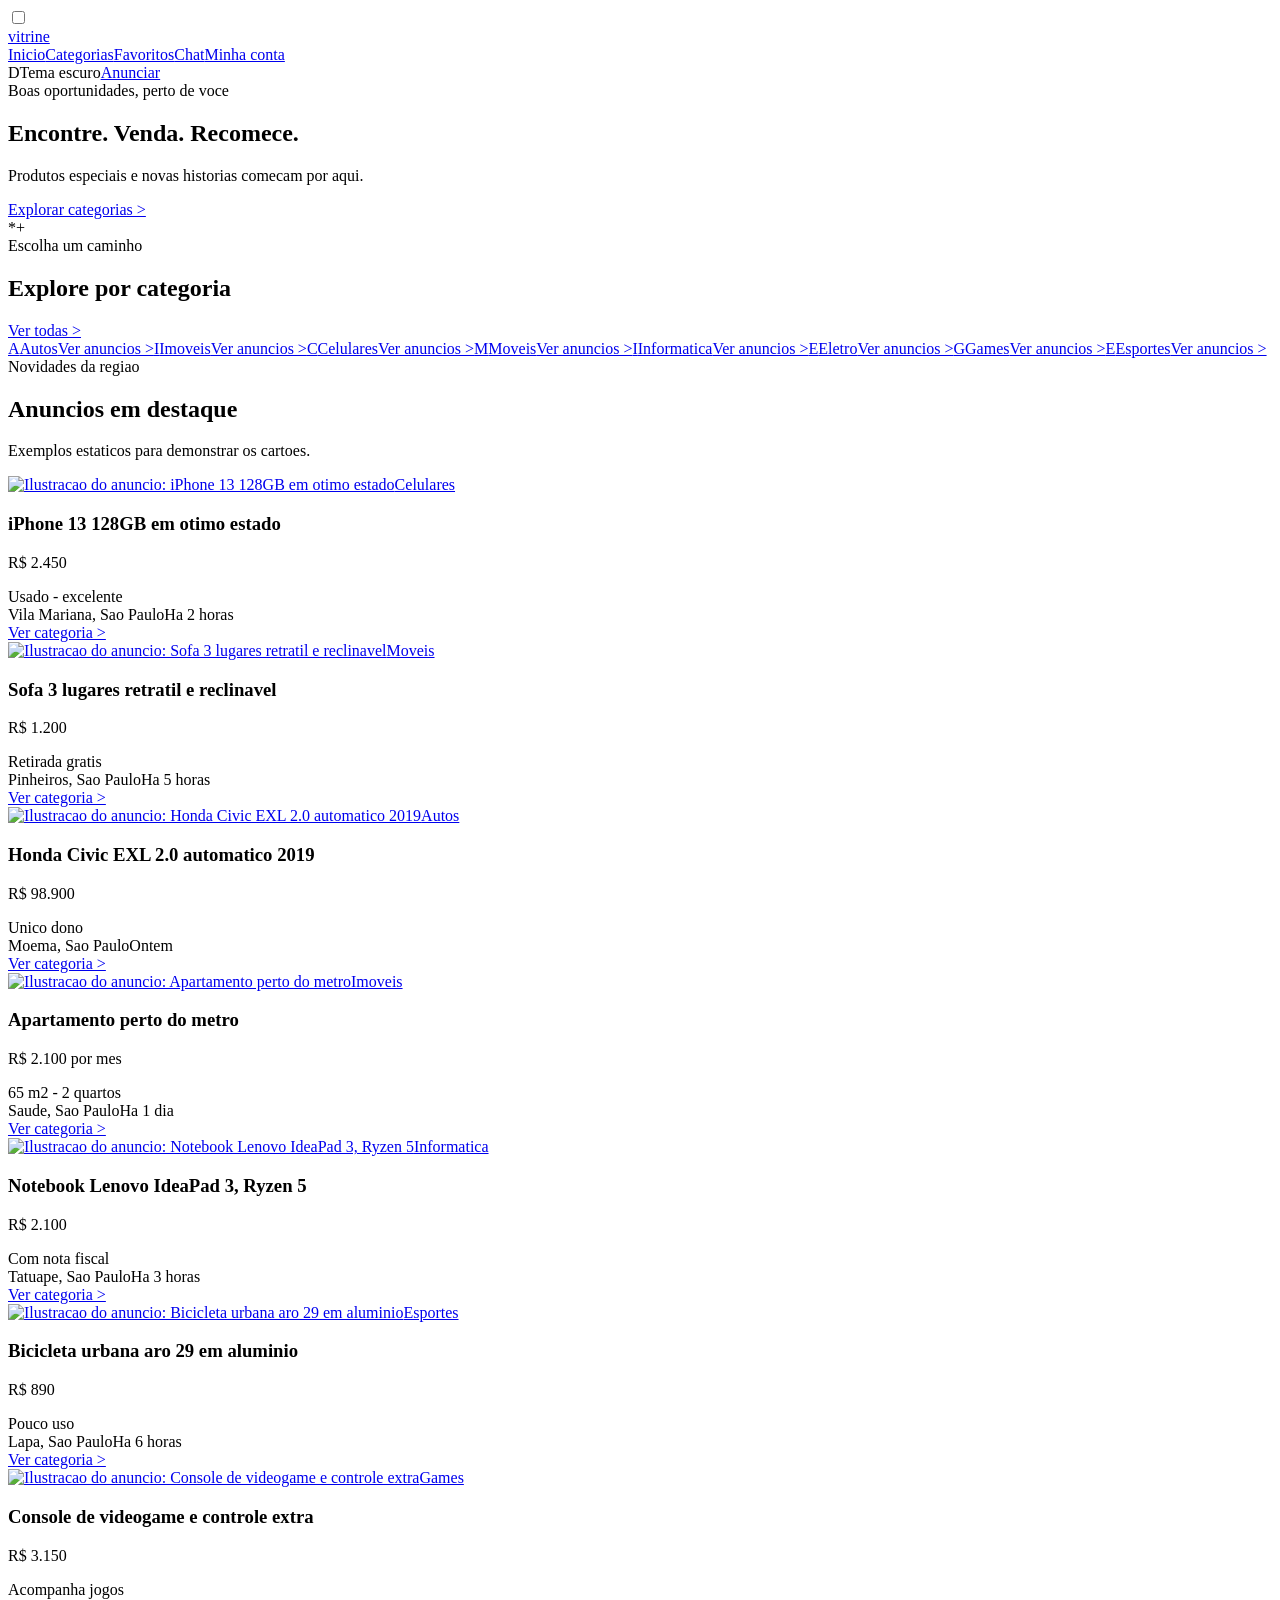
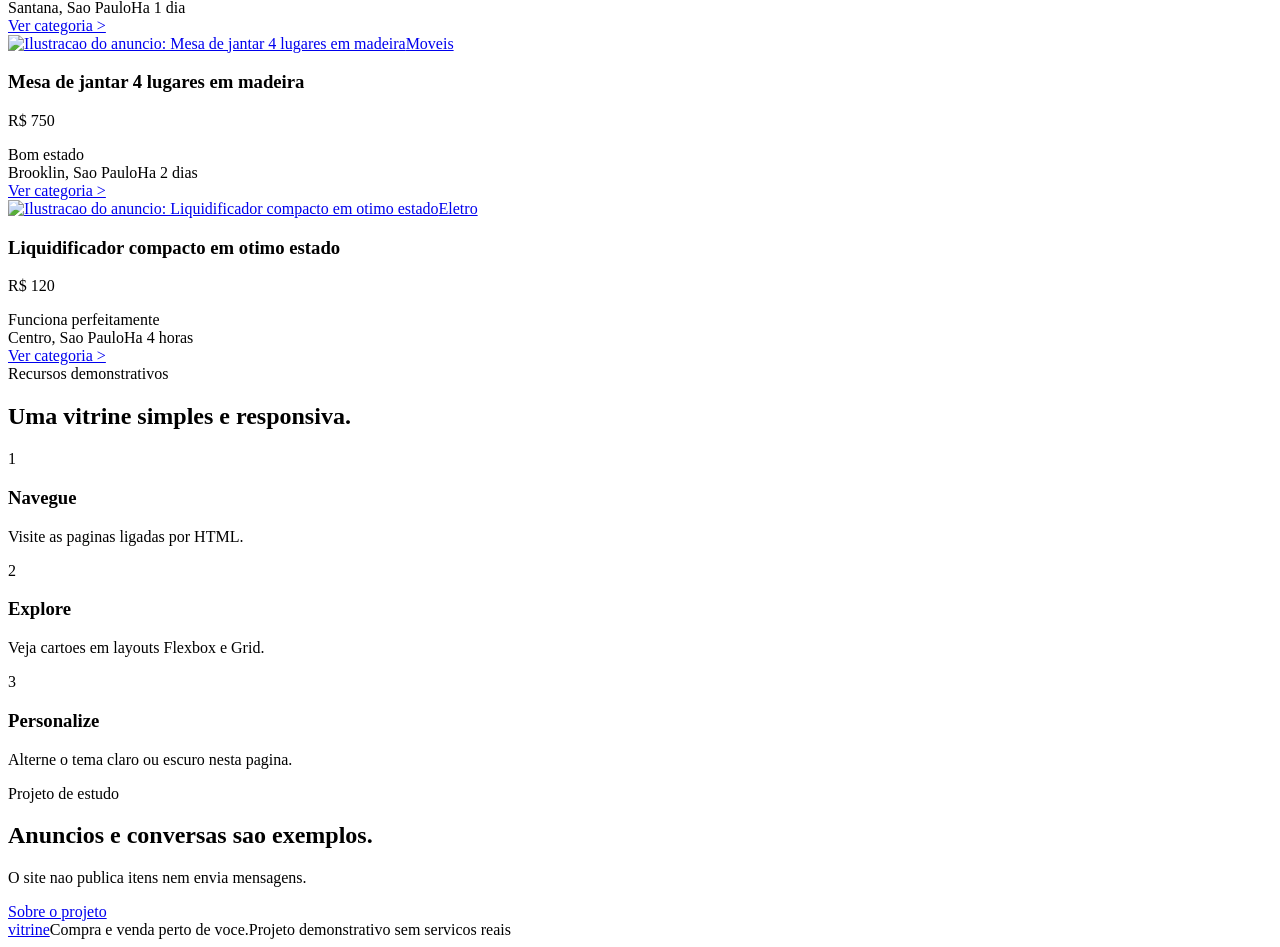
==== html/index.html @ fe7760d2 "paginas html" ====
<!doctype html><html lang="pt-BR"><head><meta charset="utf-8"><meta name="viewport" content="width=device-width, initial-scale=1"><meta name="theme-color" content="#6b25c8"><meta name="description" content="Vitrine: demonstracao de compra e venda feita somente com HTML5 e CSS3."><title>Inicio | Vitrine</title><link rel="stylesheet" href="../css/styles.css"></head><body><input class="theme-toggle__input screen-reader__only" type="checkbox" id="theme-toggle" aria-label="Ativar tema escuro"><div class="site-frame site-frame--home"><header class="site-header"><div class="site-header__inner"><a class="brand" href="index.html" aria-label="Vitrine, pagina inicial"><span class="brand__mark" aria-hidden="true"><i></i><i></i><i></i></span><span class="brand__name">vitrine</span></a><nav class="site-nav" aria-label="Navegacao principal"><a class="site-nav__link" href="index.html" aria-current="page">Inicio</a><a class="site-nav__link" href="categorias.html">Categorias</a><a class="site-nav__link" href="favoritos.html">Favoritos</a><a class="site-nav__link" href="chat.html">Chat</a><a class="site-nav__link" href="conta.html">Minha conta</a></nav><label class="theme-toggle" for="theme-toggle" title="Alternar tema claro e escuro"><span class="theme-toggle__icon" aria-hidden="true">D</span><span class="theme-toggle__label">Tema escuro</span></label><a class="button button--primary site-header__sell" href="conta.html#acesso">Anunciar</a></div></header><main class="page-content"><section class="hero" aria-labelledby="home-title"><div class="hero__copy"><span class="eyebrow">Boas oportunidades, perto de voce</span><h1 class="hero__title" id="home-title">Encontre. Venda. Recomece.</h1><p class="hero__description">Produtos especiais e novas historias comecam por aqui.</p><a class="button button--light" href="categorias.html">Explorar categorias &gt;</a></div><div class="hero__art" aria-hidden="true"><span class="hero__spark hero__spark--one">*</span><span class="hero__spark hero__spark--two">+</span><div class="hero__sun"></div><div class="hero__parcel"><span></span></div></div></section>
<section class="content-section" aria-labelledby="home-categories-title"><div class="section-heading"><div><span class="eyebrow">Escolha um caminho</span><h2 class="section-heading__title" id="home-categories-title">Explore por categoria</h2></div><a class="text-button" href="categorias.html">Ver todas &gt;</a></div><div class="category-grid"><a class="category-card category-card--autos" href="categorias.html#categoria-autos"><span class="category-card__icon">A</span><span class="category-card__name">Autos</span><span class="category-card__hint">Ver anuncios &gt;</span></a><a class="category-card category-card--imoveis" href="categorias.html#categoria-imoveis"><span class="category-card__icon">I</span><span class="category-card__name">Imoveis</span><span class="category-card__hint">Ver anuncios &gt;</span></a><a class="category-card category-card--celulares" href="categorias.html#categoria-celulares"><span class="category-card__icon">C</span><span class="category-card__name">Celulares</span><span class="category-card__hint">Ver anuncios &gt;</span></a><a class="category-card category-card--moveis" href="categorias.html#categoria-moveis"><span class="category-card__icon">M</span><span class="category-card__name">Moveis</span><span class="category-card__hint">Ver anuncios &gt;</span></a><a class="category-card category-card--informatica" href="categorias.html#categoria-informatica"><span class="category-card__icon">I</span><span class="category-card__name">Informatica</span><span class="category-card__hint">Ver anuncios &gt;</span></a><a class="category-card category-card--eletro" href="categorias.html#categoria-eletro"><span class="category-card__icon">E</span><span class="category-card__name">Eletro</span><span class="category-card__hint">Ver anuncios &gt;</span></a><a class="category-card category-card--games" href="categorias.html#categoria-games"><span class="category-card__icon">G</span><span class="category-card__name">Games</span><span class="category-card__hint">Ver anuncios &gt;</span></a><a class="category-card category-card--esportes" href="categorias.html#categoria-esportes"><span class="category-card__icon">E</span><span class="category-card__name">Esportes</span><span class="category-card__hint">Ver anuncios &gt;</span></a></div></section><section class="content-section" id="anuncios" aria-labelledby="listing-title"><div class="section-heading"><div><span class="eyebrow">Novidades da regiao</span><h2 class="section-heading__title" id="listing-title">Anuncios em destaque</h2><p class="section-heading__subtitle">Exemplos estaticos para demonstrar os cartoes.</p></div></div><div class="listing-grid"><article class="listing-card" id="anuncio-1"><a class="listing-card__photo" href="categorias.html#categoria-celulares"><img src="../images/iphone.svg" alt="Ilustracao do anuncio: iPhone 13 128GB em otimo estado"><span class="listing-card__category">Celulares</span></a><div class="listing-card__body"><h3 class="listing-card__title">iPhone 13 128GB em otimo estado</h3><p class="listing-card__price">R$ 2.450</p><span class="listing-card__tag">Usado - excelente</span><div class="listing-card__meta"><span>Vila Mariana, Sao Paulo</span><time>Ha 2 horas</time></div><a class="listing-card__link" href="categorias.html#categoria-celulares">Ver categoria &gt;</a></div></article><article class="listing-card" id="anuncio-2"><a class="listing-card__photo" href="categorias.html#categoria-moveis"><img src="../images/sofa.svg" alt="Ilustracao do anuncio: Sofa 3 lugares retratil e reclinavel"><span class="listing-card__category">Moveis</span></a><div class="listing-card__body"><h3 class="listing-card__title">Sofa 3 lugares retratil e reclinavel</h3><p class="listing-card__price">R$ 1.200</p><span class="listing-card__tag">Retirada gratis</span><div class="listing-card__meta"><span>Pinheiros, Sao Paulo</span><time>Ha 5 horas</time></div><a class="listing-card__link" href="categorias.html#categoria-moveis">Ver categoria &gt;</a></div></article><article class="listing-card" id="anuncio-3"><a class="listing-card__photo" href="categorias.html#categoria-autos"><img src="../images/carro.svg" alt="Ilustracao do anuncio: Honda Civic EXL 2.0 automatico 2019"><span class="listing-card__category">Autos</span></a><div class="listing-card__body"><h3 class="listing-card__title">Honda Civic EXL 2.0 automatico 2019</h3><p class="listing-card__price">R$ 98.900</p><span class="listing-card__tag">Unico dono</span><div class="listing-card__meta"><span>Moema, Sao Paulo</span><time>Ontem</time></div><a class="listing-card__link" href="categorias.html#categoria-autos">Ver categoria &gt;</a></div></article><article class="listing-card" id="anuncio-4"><a class="listing-card__photo" href="categorias.html#categoria-imoveis"><img src="../images/apartamento.svg" alt="Ilustracao do anuncio: Apartamento perto do metro"><span class="listing-card__category">Imoveis</span></a><div class="listing-card__body"><h3 class="listing-card__title">Apartamento perto do metro</h3><p class="listing-card__price">R$ 2.100 por mes</p><span class="listing-card__tag">65 m2 - 2 quartos</span><div class="listing-card__meta"><span>Saude, Sao Paulo</span><time>Ha 1 dia</time></div><a class="listing-card__link" href="categorias.html#categoria-imoveis">Ver categoria &gt;</a></div></article><article class="listing-card" id="anuncio-5"><a class="listing-card__photo" href="categorias.html#categoria-informatica"><img src="../images/notebook.svg" alt="Ilustracao do anuncio: Notebook Lenovo IdeaPad 3, Ryzen 5"><span class="listing-card__category">Informatica</span></a><div class="listing-card__body"><h3 class="listing-card__title">Notebook Lenovo IdeaPad 3, Ryzen 5</h3><p class="listing-card__price">R$ 2.100</p><span class="listing-card__tag">Com nota fiscal</span><div class="listing-card__meta"><span>Tatuape, Sao Paulo</span><time>Ha 3 horas</time></div><a class="listing-card__link" href="categorias.html#categoria-informatica">Ver categoria &gt;</a></div></article><article class="listing-card" id="anuncio-6"><a class="listing-card__photo" href="categorias.html#categoria-esportes"><img src="../images/bicicleta.svg" alt="Ilustracao do anuncio: Bicicleta urbana aro 29 em aluminio"><span class="listing-card__category">Esportes</span></a><div class="listing-card__body"><h3 class="listing-card__title">Bicicleta urbana aro 29 em aluminio</h3><p class="listing-card__price">R$ 890</p><span class="listing-card__tag">Pouco uso</span><div class="listing-card__meta"><span>Lapa, Sao Paulo</span><time>Ha 6 horas</time></div><a class="listing-card__link" href="categorias.html#categoria-esportes">Ver categoria &gt;</a></div></article><article class="listing-card" id="anuncio-7"><a class="listing-card__photo" href="categorias.html#categoria-games"><img src="../images/console.svg" alt="Ilustracao do anuncio: Console de videogame e controle extra"><span class="listing-card__category">Games</span></a><div class="listing-card__body"><h3 class="listing-card__title">Console de videogame e controle extra</h3><p class="listing-card__price">R$ 3.150</p><span class="listing-card__tag">Acompanha jogos</span><div class="listing-card__meta"><span>Santana, Sao Paulo</span><time>Ha 1 dia</time></div><a class="listing-card__link" href="categorias.html#categoria-games">Ver categoria &gt;</a></div></article><article class="listing-card" id="anuncio-8"><a class="listing-card__photo" href="categorias.html#categoria-moveis"><img src="../images/mesa.svg" alt="Ilustracao do anuncio: Mesa de jantar 4 lugares em madeira"><span class="listing-card__category">Moveis</span></a><div class="listing-card__body"><h3 class="listing-card__title">Mesa de jantar 4 lugares em madeira</h3><p class="listing-card__price">R$ 750</p><span class="listing-card__tag">Bom estado</span><div class="listing-card__meta"><span>Brooklin, Sao Paulo</span><time>Ha 2 dias</time></div><a class="listing-card__link" href="categorias.html#categoria-moveis">Ver categoria &gt;</a></div></article><article class="listing-card" id="anuncio-9"><a class="listing-card__photo" href="categorias.html#categoria-eletro"><img src="../images/eletro.svg" alt="Ilustracao do anuncio: Liquidificador compacto em otimo estado"><span class="listing-card__category">Eletro</span></a><div class="listing-card__body"><h3 class="listing-card__title">Liquidificador compacto em otimo estado</h3><p class="listing-card__price">R$ 120</p><span class="listing-card__tag">Funciona perfeitamente</span><div class="listing-card__meta"><span>Centro, Sao Paulo</span><time>Ha 4 horas</time></div><a class="listing-card__link" href="categorias.html#categoria-eletro">Ver categoria &gt;</a></div></article></div></section><section class="feature-panel" aria-labelledby="feature-title"><div class="feature-panel__intro"><span class="eyebrow">Recursos demonstrativos</span><h2 class="feature-panel__title" id="feature-title">Uma vitrine simples e responsiva.</h2></div><div class="feature-grid"><article class="feature-card feature-card--browse"><span class="feature-card__icon">1</span><h3 class="feature-card__title">Navegue</h3><p class="feature-card__description">Visite as paginas ligadas por HTML.</p></article><article class="feature-card feature-card--layout"><span class="feature-card__icon">2</span><h3 class="feature-card__title">Explore</h3><p class="feature-card__description">Veja cartoes em layouts Flexbox e Grid.</p></article><article class="feature-card feature-card--theme"><span class="feature-card__icon">3</span><h3 class="feature-card__title">Personalize</h3><p class="feature-card__description">Alterne o tema claro ou escuro nesta pagina.</p></article></div></section><section class="sell-banner"><div><span class="eyebrow">Projeto de estudo</span><h2 class="sell-banner__title">Anuncios e conversas sao exemplos.</h2><p class="sell-banner__text">O site nao publica itens nem envia mensagens.</p></div><a class="button button--outline" href="conta.html#acesso">Sobre o projeto</a></section></main><footer class="site-footer"><div class="site-footer__inner"><a class="brand brand--footer" href="index.html"><span class="brand__name">vitrine</span></a><span>Compra e venda perto de voce.</span><span class="site-footer__note">Projeto demonstrativo sem servicos reais</span></div></footer></div></body></html>
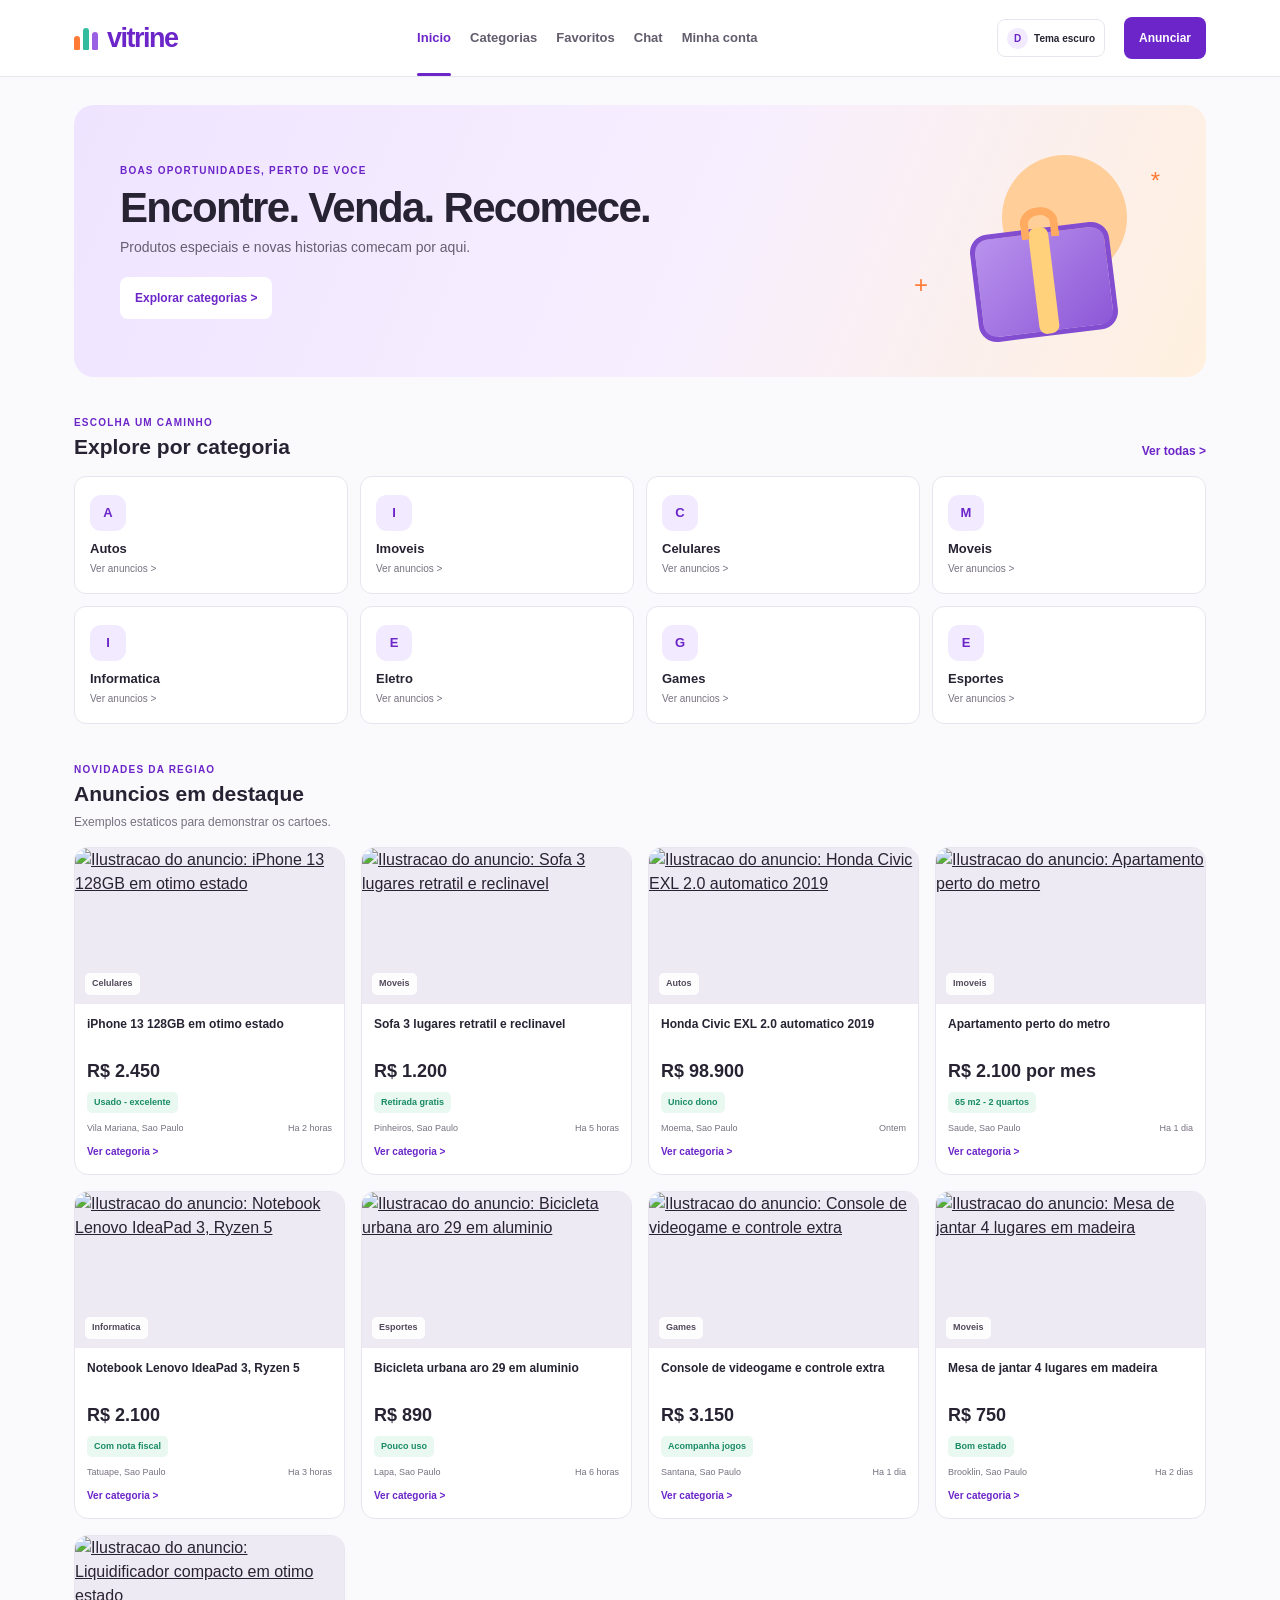
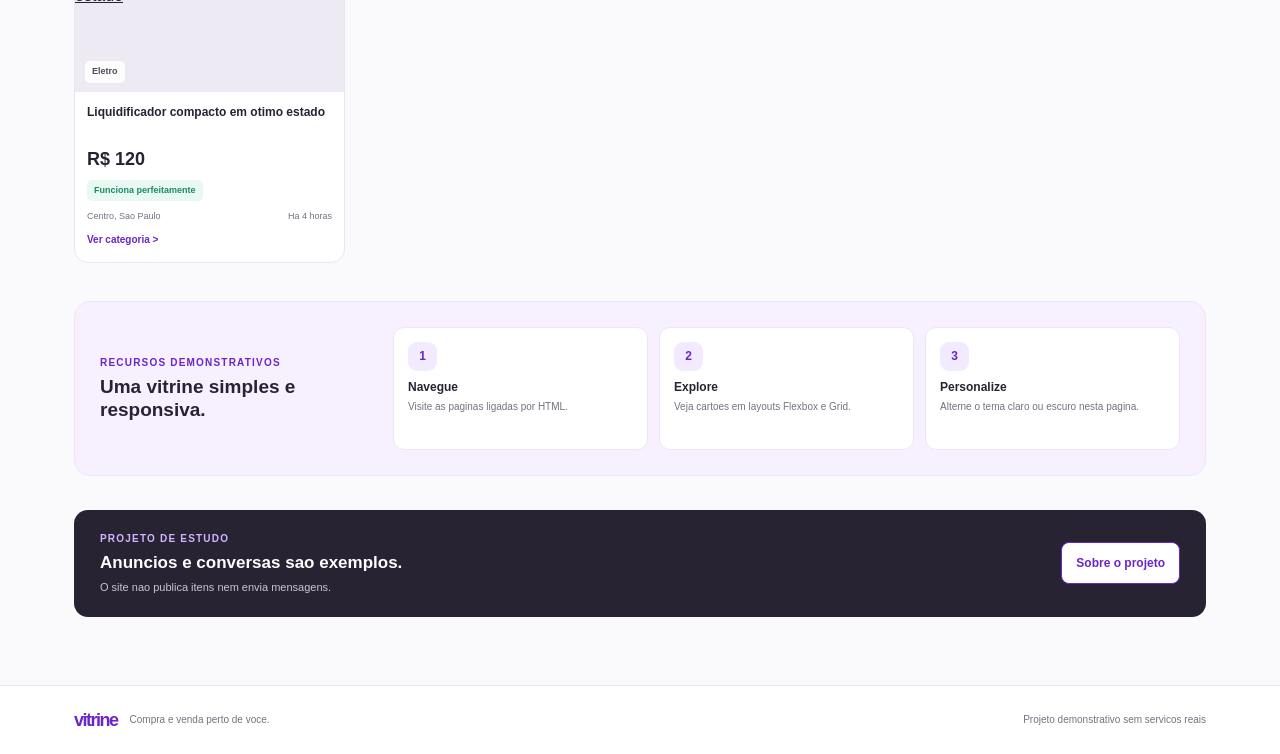
==== commit dcd498fc: "indentamento" ====
--- a/html/index.html
+++ b/html/index.html
@@ -1,2 +1,260 @@
-<!doctype html><html lang="pt-BR"><head><meta charset="utf-8"><meta name="viewport" content="width=device-width, initial-scale=1"><meta name="theme-color" content="#6b25c8"><meta name="description" content="Vitrine: demonstracao de compra e venda feita somente com HTML5 e CSS3."><title>Inicio | Vitrine</title><link rel="stylesheet" href="../css/styles.css"></head><body><input class="theme-toggle__input screen-reader__only" type="checkbox" id="theme-toggle" aria-label="Ativar tema escuro"><div class="site-frame site-frame--home"><header class="site-header"><div class="site-header__inner"><a class="brand" href="index.html" aria-label="Vitrine, pagina inicial"><span class="brand__mark" aria-hidden="true"><i></i><i></i><i></i></span><span class="brand__name">vitrine</span></a><nav class="site-nav" aria-label="Navegacao principal"><a class="site-nav__link" href="index.html" aria-current="page">Inicio</a><a class="site-nav__link" href="categorias.html">Categorias</a><a class="site-nav__link" href="favoritos.html">Favoritos</a><a class="site-nav__link" href="chat.html">Chat</a><a class="site-nav__link" href="conta.html">Minha conta</a></nav><label class="theme-toggle" for="theme-toggle" title="Alternar tema claro e escuro"><span class="theme-toggle__icon" aria-hidden="true">D</span><span class="theme-toggle__label">Tema escuro</span></label><a class="button button--primary site-header__sell" href="conta.html#acesso">Anunciar</a></div></header><main class="page-content"><section class="hero" aria-labelledby="home-title"><div class="hero__copy"><span class="eyebrow">Boas oportunidades, perto de voce</span><h1 class="hero__title" id="home-title">Encontre. Venda. Recomece.</h1><p class="hero__description">Produtos especiais e novas historias comecam por aqui.</p><a class="button button--light" href="categorias.html">Explorar categorias &gt;</a></div><div class="hero__art" aria-hidden="true"><span class="hero__spark hero__spark--one">*</span><span class="hero__spark hero__spark--two">+</span><div class="hero__sun"></div><div class="hero__parcel"><span></span></div></div></section>
-<section class="content-section" aria-labelledby="home-categories-title"><div class="section-heading"><div><span class="eyebrow">Escolha um caminho</span><h2 class="section-heading__title" id="home-categories-title">Explore por categoria</h2></div><a class="text-button" href="categorias.html">Ver todas &gt;</a></div><div class="category-grid"><a class="category-card category-card--autos" href="categorias.html#categoria-autos"><span class="category-card__icon">A</span><span class="category-card__name">Autos</span><span class="category-card__hint">Ver anuncios &gt;</span></a><a class="category-card category-card--imoveis" href="categorias.html#categoria-imoveis"><span class="category-card__icon">I</span><span class="category-card__name">Imoveis</span><span class="category-card__hint">Ver anuncios &gt;</span></a><a class="category-card category-card--celulares" href="categorias.html#categoria-celulares"><span class="category-card__icon">C</span><span class="category-card__name">Celulares</span><span class="category-card__hint">Ver anuncios &gt;</span></a><a class="category-card category-card--moveis" href="categorias.html#categoria-moveis"><span class="category-card__icon">M</span><span class="category-card__name">Moveis</span><span class="category-card__hint">Ver anuncios &gt;</span></a><a class="category-card category-card--informatica" href="categorias.html#categoria-informatica"><span class="category-card__icon">I</span><span class="category-card__name">Informatica</span><span class="category-card__hint">Ver anuncios &gt;</span></a><a class="category-card category-card--eletro" href="categorias.html#categoria-eletro"><span class="category-card__icon">E</span><span class="category-card__name">Eletro</span><span class="category-card__hint">Ver anuncios &gt;</span></a><a class="category-card category-card--games" href="categorias.html#categoria-games"><span class="category-card__icon">G</span><span class="category-card__name">Games</span><span class="category-card__hint">Ver anuncios &gt;</span></a><a class="category-card category-card--esportes" href="categorias.html#categoria-esportes"><span class="category-card__icon">E</span><span class="category-card__name">Esportes</span><span class="category-card__hint">Ver anuncios &gt;</span></a></div></section><section class="content-section" id="anuncios" aria-labelledby="listing-title"><div class="section-heading"><div><span class="eyebrow">Novidades da regiao</span><h2 class="section-heading__title" id="listing-title">Anuncios em destaque</h2><p class="section-heading__subtitle">Exemplos estaticos para demonstrar os cartoes.</p></div></div><div class="listing-grid"><article class="listing-card" id="anuncio-1"><a class="listing-card__photo" href="categorias.html#categoria-celulares"><img src="../images/iphone.svg" alt="Ilustracao do anuncio: iPhone 13 128GB em otimo estado"><span class="listing-card__category">Celulares</span></a><div class="listing-card__body"><h3 class="listing-card__title">iPhone 13 128GB em otimo estado</h3><p class="listing-card__price">R$ 2.450</p><span class="listing-card__tag">Usado - excelente</span><div class="listing-card__meta"><span>Vila Mariana, Sao Paulo</span><time>Ha 2 horas</time></div><a class="listing-card__link" href="categorias.html#categoria-celulares">Ver categoria &gt;</a></div></article><article class="listing-card" id="anuncio-2"><a class="listing-card__photo" href="categorias.html#categoria-moveis"><img src="../images/sofa.svg" alt="Ilustracao do anuncio: Sofa 3 lugares retratil e reclinavel"><span class="listing-card__category">Moveis</span></a><div class="listing-card__body"><h3 class="listing-card__title">Sofa 3 lugares retratil e reclinavel</h3><p class="listing-card__price">R$ 1.200</p><span class="listing-card__tag">Retirada gratis</span><div class="listing-card__meta"><span>Pinheiros, Sao Paulo</span><time>Ha 5 horas</time></div><a class="listing-card__link" href="categorias.html#categoria-moveis">Ver categoria &gt;</a></div></article><article class="listing-card" id="anuncio-3"><a class="listing-card__photo" href="categorias.html#categoria-autos"><img src="../images/carro.svg" alt="Ilustracao do anuncio: Honda Civic EXL 2.0 automatico 2019"><span class="listing-card__category">Autos</span></a><div class="listing-card__body"><h3 class="listing-card__title">Honda Civic EXL 2.0 automatico 2019</h3><p class="listing-card__price">R$ 98.900</p><span class="listing-card__tag">Unico dono</span><div class="listing-card__meta"><span>Moema, Sao Paulo</span><time>Ontem</time></div><a class="listing-card__link" href="categorias.html#categoria-autos">Ver categoria &gt;</a></div></article><article class="listing-card" id="anuncio-4"><a class="listing-card__photo" href="categorias.html#categoria-imoveis"><img src="../images/apartamento.svg" alt="Ilustracao do anuncio: Apartamento perto do metro"><span class="listing-card__category">Imoveis</span></a><div class="listing-card__body"><h3 class="listing-card__title">Apartamento perto do metro</h3><p class="listing-card__price">R$ 2.100 por mes</p><span class="listing-card__tag">65 m2 - 2 quartos</span><div class="listing-card__meta"><span>Saude, Sao Paulo</span><time>Ha 1 dia</time></div><a class="listing-card__link" href="categorias.html#categoria-imoveis">Ver categoria &gt;</a></div></article><article class="listing-card" id="anuncio-5"><a class="listing-card__photo" href="categorias.html#categoria-informatica"><img src="../images/notebook.svg" alt="Ilustracao do anuncio: Notebook Lenovo IdeaPad 3, Ryzen 5"><span class="listing-card__category">Informatica</span></a><div class="listing-card__body"><h3 class="listing-card__title">Notebook Lenovo IdeaPad 3, Ryzen 5</h3><p class="listing-card__price">R$ 2.100</p><span class="listing-card__tag">Com nota fiscal</span><div class="listing-card__meta"><span>Tatuape, Sao Paulo</span><time>Ha 3 horas</time></div><a class="listing-card__link" href="categorias.html#categoria-informatica">Ver categoria &gt;</a></div></article><article class="listing-card" id="anuncio-6"><a class="listing-card__photo" href="categorias.html#categoria-esportes"><img src="../images/bicicleta.svg" alt="Ilustracao do anuncio: Bicicleta urbana aro 29 em aluminio"><span class="listing-card__category">Esportes</span></a><div class="listing-card__body"><h3 class="listing-card__title">Bicicleta urbana aro 29 em aluminio</h3><p class="listing-card__price">R$ 890</p><span class="listing-card__tag">Pouco uso</span><div class="listing-card__meta"><span>Lapa, Sao Paulo</span><time>Ha 6 horas</time></div><a class="listing-card__link" href="categorias.html#categoria-esportes">Ver categoria &gt;</a></div></article><article class="listing-card" id="anuncio-7"><a class="listing-card__photo" href="categorias.html#categoria-games"><img src="../images/console.svg" alt="Ilustracao do anuncio: Console de videogame e controle extra"><span class="listing-card__category">Games</span></a><div class="listing-card__body"><h3 class="listing-card__title">Console de videogame e controle extra</h3><p class="listing-card__price">R$ 3.150</p><span class="listing-card__tag">Acompanha jogos</span><div class="listing-card__meta"><span>Santana, Sao Paulo</span><time>Ha 1 dia</time></div><a class="listing-card__link" href="categorias.html#categoria-games">Ver categoria &gt;</a></div></article><article class="listing-card" id="anuncio-8"><a class="listing-card__photo" href="categorias.html#categoria-moveis"><img src="../images/mesa.svg" alt="Ilustracao do anuncio: Mesa de jantar 4 lugares em madeira"><span class="listing-card__category">Moveis</span></a><div class="listing-card__body"><h3 class="listing-card__title">Mesa de jantar 4 lugares em madeira</h3><p class="listing-card__price">R$ 750</p><span class="listing-card__tag">Bom estado</span><div class="listing-card__meta"><span>Brooklin, Sao Paulo</span><time>Ha 2 dias</time></div><a class="listing-card__link" href="categorias.html#categoria-moveis">Ver categoria &gt;</a></div></article><article class="listing-card" id="anuncio-9"><a class="listing-card__photo" href="categorias.html#categoria-eletro"><img src="../images/eletro.svg" alt="Ilustracao do anuncio: Liquidificador compacto em otimo estado"><span class="listing-card__category">Eletro</span></a><div class="listing-card__body"><h3 class="listing-card__title">Liquidificador compacto em otimo estado</h3><p class="listing-card__price">R$ 120</p><span class="listing-card__tag">Funciona perfeitamente</span><div class="listing-card__meta"><span>Centro, Sao Paulo</span><time>Ha 4 horas</time></div><a class="listing-card__link" href="categorias.html#categoria-eletro">Ver categoria &gt;</a></div></article></div></section><section class="feature-panel" aria-labelledby="feature-title"><div class="feature-panel__intro"><span class="eyebrow">Recursos demonstrativos</span><h2 class="feature-panel__title" id="feature-title">Uma vitrine simples e responsiva.</h2></div><div class="feature-grid"><article class="feature-card feature-card--browse"><span class="feature-card__icon">1</span><h3 class="feature-card__title">Navegue</h3><p class="feature-card__description">Visite as paginas ligadas por HTML.</p></article><article class="feature-card feature-card--layout"><span class="feature-card__icon">2</span><h3 class="feature-card__title">Explore</h3><p class="feature-card__description">Veja cartoes em layouts Flexbox e Grid.</p></article><article class="feature-card feature-card--theme"><span class="feature-card__icon">3</span><h3 class="feature-card__title">Personalize</h3><p class="feature-card__description">Alterne o tema claro ou escuro nesta pagina.</p></article></div></section><section class="sell-banner"><div><span class="eyebrow">Projeto de estudo</span><h2 class="sell-banner__title">Anuncios e conversas sao exemplos.</h2><p class="sell-banner__text">O site nao publica itens nem envia mensagens.</p></div><a class="button button--outline" href="conta.html#acesso">Sobre o projeto</a></section></main><footer class="site-footer"><div class="site-footer__inner"><a class="brand brand--footer" href="index.html"><span class="brand__name">vitrine</span></a><span>Compra e venda perto de voce.</span><span class="site-footer__note">Projeto demonstrativo sem servicos reais</span></div></footer></div></body></html>+<!doctype html>
+<html lang="pt-BR">
+  <head>
+    <meta charset="utf-8">
+    <meta name="viewport" content="width=device-width, initial-scale=1">
+    <meta name="theme-color" content="#6b25c8">
+    <meta name="description" content="Vitrine: demonstracao de compra e venda feita somente com HTML5 e CSS3.">
+    <title>Inicio | Vitrine</title>
+    <link rel="stylesheet" href="../css/styles.css">
+  </head>
+  <body>
+    <input class="theme-toggle__input screen-reader__only" type="checkbox" id="theme-toggle" aria-label="Ativar tema escuro">
+    <div class="site-frame site-frame--home">
+      <header class="site-header">
+        <div class="site-header__inner">
+          <a class="brand" href="index.html" aria-label="Vitrine, pagina inicial"><span class="brand__mark" aria-hidden="true"><i></i><i></i><i></i></span><span class="brand__name">vitrine</span></a>
+          <nav class="site-nav" aria-label="Navegacao principal">
+            <a class="site-nav__link" href="index.html" aria-current="page">Inicio</a>
+            <a class="site-nav__link" href="categorias.html">Categorias</a>
+            <a class="site-nav__link" href="favoritos.html">Favoritos</a>
+            <a class="site-nav__link" href="chat.html">Chat</a>
+            <a class="site-nav__link" href="conta.html">Minha conta</a>
+          </nav>
+          <label class="theme-toggle" for="theme-toggle" title="Alternar tema claro e escuro"><span class="theme-toggle__icon" aria-hidden="true">D</span><span class="theme-toggle__label">Tema escuro</span></label>
+          <a class="button button--primary site-header__sell" href="conta.html#acesso">Anunciar</a>
+        </div>
+      </header>
+      <main class="page-content">
+        <section class="hero" aria-labelledby="home-title">
+          <div class="hero__copy">
+            <span class="eyebrow">Boas oportunidades, perto de voce</span>
+            <h1 class="hero__title" id="home-title">Encontre. Venda. Recomece.</h1>
+            <p class="hero__description">Produtos especiais e novas historias comecam por aqui.</p>
+            <a class="button button--light" href="categorias.html">Explorar categorias &gt;</a>
+          </div>
+          <div class="hero__art" aria-hidden="true">
+            <span class="hero__spark hero__spark--one">*</span>
+            <span class="hero__spark hero__spark--two">+</span>
+            <div class="hero__sun"></div>
+            <div class="hero__parcel">
+              <span></span>
+            </div>
+          </div>
+        </section>
+        <section class="content-section" aria-labelledby="home-categories-title">
+          <div class="section-heading">
+            <div>
+              <span class="eyebrow">Escolha um caminho</span>
+              <h2 class="section-heading__title" id="home-categories-title">Explore por categoria</h2>
+            </div>
+            <a class="text-button" href="categorias.html">Ver todas &gt;</a>
+          </div>
+          <div class="category-grid">
+            <a class="category-card category-card--autos" href="categorias.html#categoria-autos"><span class="category-card__icon">A</span><span class="category-card__name">Autos</span><span class="category-card__hint">Ver anuncios &gt;</span></a>
+            <a class="category-card category-card--imoveis" href="categorias.html#categoria-imoveis"><span class="category-card__icon">I</span><span class="category-card__name">Imoveis</span><span class="category-card__hint">Ver anuncios &gt;</span></a>
+            <a class="category-card category-card--celulares" href="categorias.html#categoria-celulares"><span class="category-card__icon">C</span><span class="category-card__name">Celulares</span><span class="category-card__hint">Ver anuncios &gt;</span></a>
+            <a class="category-card category-card--moveis" href="categorias.html#categoria-moveis"><span class="category-card__icon">M</span><span class="category-card__name">Moveis</span><span class="category-card__hint">Ver anuncios &gt;</span></a>
+            <a class="category-card category-card--informatica" href="categorias.html#categoria-informatica"><span class="category-card__icon">I</span><span class="category-card__name">Informatica</span><span class="category-card__hint">Ver anuncios &gt;</span></a>
+            <a class="category-card category-card--eletro" href="categorias.html#categoria-eletro"><span class="category-card__icon">E</span><span class="category-card__name">Eletro</span><span class="category-card__hint">Ver anuncios &gt;</span></a>
+            <a class="category-card category-card--games" href="categorias.html#categoria-games"><span class="category-card__icon">G</span><span class="category-card__name">Games</span><span class="category-card__hint">Ver anuncios &gt;</span></a>
+            <a class="category-card category-card--esportes" href="categorias.html#categoria-esportes"><span class="category-card__icon">E</span><span class="category-card__name">Esportes</span><span class="category-card__hint">Ver anuncios &gt;</span></a>
+          </div>
+        </section>
+        <section class="content-section" id="anuncios" aria-labelledby="listing-title">
+          <div class="section-heading">
+            <div>
+              <span class="eyebrow">Novidades da regiao</span>
+              <h2 class="section-heading__title" id="listing-title">Anuncios em destaque</h2>
+              <p class="section-heading__subtitle">Exemplos estaticos para demonstrar os cartoes.</p>
+            </div>
+          </div>
+          <div class="listing-grid">
+            <article class="listing-card" id="anuncio-1">
+              <a class="listing-card__photo" href="categorias.html#categoria-celulares">
+                <img src="../images/iphone.svg" alt="Ilustracao do anuncio: iPhone 13 128GB em otimo estado">
+                <span class="listing-card__category">Celulares</span>
+              </a>
+              <div class="listing-card__body">
+                <h3 class="listing-card__title">iPhone 13 128GB em otimo estado</h3>
+                <p class="listing-card__price">R$ 2.450</p>
+                <span class="listing-card__tag">Usado - excelente</span>
+                <div class="listing-card__meta">
+                  <span>Vila Mariana, Sao Paulo</span>
+                  <time>Ha 2 horas</time>
+                </div>
+                <a class="listing-card__link" href="categorias.html#categoria-celulares">Ver categoria &gt;</a>
+              </div>
+            </article>
+            <article class="listing-card" id="anuncio-2">
+              <a class="listing-card__photo" href="categorias.html#categoria-moveis">
+                <img src="../images/sofa.svg" alt="Ilustracao do anuncio: Sofa 3 lugares retratil e reclinavel">
+                <span class="listing-card__category">Moveis</span>
+              </a>
+              <div class="listing-card__body">
+                <h3 class="listing-card__title">Sofa 3 lugares retratil e reclinavel</h3>
+                <p class="listing-card__price">R$ 1.200</p>
+                <span class="listing-card__tag">Retirada gratis</span>
+                <div class="listing-card__meta">
+                  <span>Pinheiros, Sao Paulo</span>
+                  <time>Ha 5 horas</time>
+                </div>
+                <a class="listing-card__link" href="categorias.html#categoria-moveis">Ver categoria &gt;</a>
+              </div>
+            </article>
+            <article class="listing-card" id="anuncio-3">
+              <a class="listing-card__photo" href="categorias.html#categoria-autos">
+                <img src="../images/carro.svg" alt="Ilustracao do anuncio: Honda Civic EXL 2.0 automatico 2019">
+                <span class="listing-card__category">Autos</span>
+              </a>
+              <div class="listing-card__body">
+                <h3 class="listing-card__title">Honda Civic EXL 2.0 automatico 2019</h3>
+                <p class="listing-card__price">R$ 98.900</p>
+                <span class="listing-card__tag">Unico dono</span>
+                <div class="listing-card__meta">
+                  <span>Moema, Sao Paulo</span>
+                  <time>Ontem</time>
+                </div>
+                <a class="listing-card__link" href="categorias.html#categoria-autos">Ver categoria &gt;</a>
+              </div>
+            </article>
+            <article class="listing-card" id="anuncio-4">
+              <a class="listing-card__photo" href="categorias.html#categoria-imoveis">
+                <img src="../images/apartamento.svg" alt="Ilustracao do anuncio: Apartamento perto do metro">
+                <span class="listing-card__category">Imoveis</span>
+              </a>
+              <div class="listing-card__body">
+                <h3 class="listing-card__title">Apartamento perto do metro</h3>
+                <p class="listing-card__price">R$ 2.100 por mes</p>
+                <span class="listing-card__tag">65 m2 - 2 quartos</span>
+                <div class="listing-card__meta">
+                  <span>Saude, Sao Paulo</span>
+                  <time>Ha 1 dia</time>
+                </div>
+                <a class="listing-card__link" href="categorias.html#categoria-imoveis">Ver categoria &gt;</a>
+              </div>
+            </article>
+            <article class="listing-card" id="anuncio-5">
+              <a class="listing-card__photo" href="categorias.html#categoria-informatica">
+                <img src="../images/notebook.svg" alt="Ilustracao do anuncio: Notebook Lenovo IdeaPad 3, Ryzen 5">
+                <span class="listing-card__category">Informatica</span>
+              </a>
+              <div class="listing-card__body">
+                <h3 class="listing-card__title">Notebook Lenovo IdeaPad 3, Ryzen 5</h3>
+                <p class="listing-card__price">R$ 2.100</p>
+                <span class="listing-card__tag">Com nota fiscal</span>
+                <div class="listing-card__meta">
+                  <span>Tatuape, Sao Paulo</span>
+                  <time>Ha 3 horas</time>
+                </div>
+                <a class="listing-card__link" href="categorias.html#categoria-informatica">Ver categoria &gt;</a>
+              </div>
+            </article>
+            <article class="listing-card" id="anuncio-6">
+              <a class="listing-card__photo" href="categorias.html#categoria-esportes">
+                <img src="../images/bicicleta.svg" alt="Ilustracao do anuncio: Bicicleta urbana aro 29 em aluminio">
+                <span class="listing-card__category">Esportes</span>
+              </a>
+              <div class="listing-card__body">
+                <h3 class="listing-card__title">Bicicleta urbana aro 29 em aluminio</h3>
+                <p class="listing-card__price">R$ 890</p>
+                <span class="listing-card__tag">Pouco uso</span>
+                <div class="listing-card__meta">
+                  <span>Lapa, Sao Paulo</span>
+                  <time>Ha 6 horas</time>
+                </div>
+                <a class="listing-card__link" href="categorias.html#categoria-esportes">Ver categoria &gt;</a>
+              </div>
+            </article>
+            <article class="listing-card" id="anuncio-7">
+              <a class="listing-card__photo" href="categorias.html#categoria-games">
+                <img src="../images/console.svg" alt="Ilustracao do anuncio: Console de videogame e controle extra">
+                <span class="listing-card__category">Games</span>
+              </a>
+              <div class="listing-card__body">
+                <h3 class="listing-card__title">Console de videogame e controle extra</h3>
+                <p class="listing-card__price">R$ 3.150</p>
+                <span class="listing-card__tag">Acompanha jogos</span>
+                <div class="listing-card__meta">
+                  <span>Santana, Sao Paulo</span>
+                  <time>Ha 1 dia</time>
+                </div>
+                <a class="listing-card__link" href="categorias.html#categoria-games">Ver categoria &gt;</a>
+              </div>
+            </article>
+            <article class="listing-card" id="anuncio-8">
+              <a class="listing-card__photo" href="categorias.html#categoria-moveis">
+                <img src="../images/mesa.svg" alt="Ilustracao do anuncio: Mesa de jantar 4 lugares em madeira">
+                <span class="listing-card__category">Moveis</span>
+              </a>
+              <div class="listing-card__body">
+                <h3 class="listing-card__title">Mesa de jantar 4 lugares em madeira</h3>
+                <p class="listing-card__price">R$ 750</p>
+                <span class="listing-card__tag">Bom estado</span>
+                <div class="listing-card__meta">
+                  <span>Brooklin, Sao Paulo</span>
+                  <time>Ha 2 dias</time>
+                </div>
+                <a class="listing-card__link" href="categorias.html#categoria-moveis">Ver categoria &gt;</a>
+              </div>
+            </article>
+            <article class="listing-card" id="anuncio-9">
+              <a class="listing-card__photo" href="categorias.html#categoria-eletro">
+                <img src="../images/eletro.svg" alt="Ilustracao do anuncio: Liquidificador compacto em otimo estado">
+                <span class="listing-card__category">Eletro</span>
+              </a>
+              <div class="listing-card__body">
+                <h3 class="listing-card__title">Liquidificador compacto em otimo estado</h3>
+                <p class="listing-card__price">R$ 120</p>
+                <span class="listing-card__tag">Funciona perfeitamente</span>
+                <div class="listing-card__meta">
+                  <span>Centro, Sao Paulo</span>
+                  <time>Ha 4 horas</time>
+                </div>
+                <a class="listing-card__link" href="categorias.html#categoria-eletro">Ver categoria &gt;</a>
+              </div>
+            </article>
+          </div>
+        </section>
+        <section class="feature-panel" aria-labelledby="feature-title">
+          <div class="feature-panel__intro">
+            <span class="eyebrow">Recursos demonstrativos</span>
+            <h2 class="feature-panel__title" id="feature-title">Uma vitrine simples e responsiva.</h2>
+          </div>
+          <div class="feature-grid">
+            <article class="feature-card feature-card--browse">
+              <span class="feature-card__icon">1</span>
+              <h3 class="feature-card__title">Navegue</h3>
+              <p class="feature-card__description">Visite as paginas ligadas por HTML.</p>
+            </article>
+            <article class="feature-card feature-card--layout">
+              <span class="feature-card__icon">2</span>
+              <h3 class="feature-card__title">Explore</h3>
+              <p class="feature-card__description">Veja cartoes em layouts Flexbox e Grid.</p>
+            </article>
+            <article class="feature-card feature-card--theme">
+              <span class="feature-card__icon">3</span>
+              <h3 class="feature-card__title">Personalize</h3>
+              <p class="feature-card__description">Alterne o tema claro ou escuro nesta pagina.</p>
+            </article>
+          </div>
+        </section>
+        <section class="sell-banner">
+          <div>
+            <span class="eyebrow">Projeto de estudo</span>
+            <h2 class="sell-banner__title">Anuncios e conversas sao exemplos.</h2>
+            <p class="sell-banner__text">O site nao publica itens nem envia mensagens.</p>
+          </div>
+          <a class="button button--outline" href="conta.html#acesso">Sobre o projeto</a>
+        </section>
+      </main>
+      <footer class="site-footer">
+        <div class="site-footer__inner">
+          <a class="brand brand--footer" href="index.html"><span class="brand__name">vitrine</span></a>
+          <span>Compra e venda perto de voce.</span>
+          <span class="site-footer__note">Projeto demonstrativo sem servicos reais</span>
+        </div>
+      </footer>
+    </div>
+  </body>
+</html>
--- a/css/styles.css
+++ b/css/styles.css
@@ -0,0 +1,431 @@
+/* Variaveis e estilos base */
+:root {
+  --color-primary: #6b25c8; --color-primary-dark: #4b148f; --color-accent: #ff7b36; --color-ink: #282333;
+  --color-muted: #777180; --color-line: #e9e5ee; --color-surface: #fff; --color-page: #faf9fc;
+  --color-pale: #f2eaff; --color-green: #198b66; --shadow-card: 0 8px 24px #25133d12; --radius-card: 14px;
+  --layout-width: 1180px;
+}
+* { box-sizing: border-box; }
+html { scroll-behavior: smooth; }
+body { margin: 0; font-family: Arial,sans-serif; line-height: 1.5; }
+.site-frame { min-height: 100vh; background: var(--color-page); color: var(--color-ink); }
+a { color: inherit; }
+button,input { font: inherit; }
+.screen-reader__only {
+  position: absolute; width: 1px; height: 1px; margin: -1px; overflow: hidden; clip: rect(0,0,0,0);
+  white-space: nowrap;
+}
+.theme-toggle__input:focus-visible+.site-frame .theme-toggle { outline: 3px solid #f08a36; outline-offset: 3px; }
+/* Cabecalho e navegacao */
+.site-header {
+  position: sticky; top: 0; z-index: 10; background: #ffffffed;
+  border-bottom: 1px solid var(--color-line);
+}
+.site-header__inner {
+  max-width: var(--layout-width); min-height: 76px; margin: auto; padding: 0 24px; display: flex;
+  flex-direction: row; align-items: center; justify-content: space-between; gap: 19px;
+}
+.brand {
+  display: inline-flex; align-items: center; gap: 8px; color: var(--color-primary); text-decoration: none;
+  flex-shrink: 0;
+}
+.brand__name { font-size: 27px; line-height: 1; font-weight: 800; letter-spacing: -1.5px; }
+.brand__mark { height: 24px; width: 25px; display: flex; align-items: flex-end; gap: 3px; }
+.brand__mark i {
+  display: block; width: 6px; height: 14px; border-radius: 5px 5px 2px 2px;
+  background: var(--color-accent);
+}
+.brand__mark i:nth-child(2) { height: 22px; background: #31bca0; }
+.brand__mark i:nth-child(3) { height: 18px; background: #9a60e4; }
+.site-nav { display: flex; flex-direction: row; align-items: center; justify-content: center; gap: 19px; flex: 1; }
+.site-nav__link {
+  min-height: 76px; display: flex; align-items: center; position: relative; color: #625c6c;
+  text-decoration: none; font-size: 13px; font-weight: 700; white-space: nowrap;
+}
+.site-nav__link:hover,.site-nav__link[aria-current=page] { color: var(--color-primary); }
+.site-nav__link[aria-current=page]::after {
+  content: ""; position: absolute; left: 0; right: 0; bottom: 0; height: 3px;
+  background: var(--color-primary); border-radius: 4px;
+}
+/* Botoes e tema */
+.button {
+  min-height: 42px; padding: 9px 14px; border: 1px solid transparent; border-radius: 8px;
+  display: inline-flex; align-items: center; justify-content: center; text-decoration: none;
+  font-size: 12px; font-weight: 700;
+}
+.button--primary { background: var(--color-primary); color: #fff; }
+.button--primary:hover { background: var(--color-primary-dark); }
+.button--light { background: #fff; color: var(--color-primary); }
+.button--outline { border-color: var(--color-primary); background: #fff; color: var(--color-primary); }
+.theme-toggle {
+  min-height: 38px; padding: 6px 9px; border: 1px solid var(--color-line); border-radius: 8px;
+  background: var(--color-surface); color: var(--color-ink); display: inline-flex; align-items: center;
+  justify-content: center; gap: 6px; cursor: pointer; white-space: nowrap; font-size: 10px;
+  font-weight: 700;
+}
+.theme-toggle:hover { border-color: var(--color-primary); background: var(--color-pale); }
+.theme-toggle__icon {
+  width: 21px; height: 21px; border-radius: 50%; background: var(--color-pale);
+  color: var(--color-primary); display: grid; place-items: center;
+}
+/* Pagina inicial e destaque */
+.page-content { max-width: var(--layout-width); min-height: 68vh; margin: 0 auto; padding: 28px 24px 68px; }
+.hero {
+  min-height: 260px; position: relative; overflow: hidden; padding: 38px 46px; margin-bottom: 38px;
+  border-radius: 20px; background: linear-gradient(112deg,#efe4ff,#f7efff 55%,#fff0df); display: flex;
+  flex-direction: row; align-items: center; justify-content: space-between; gap: 24px;
+}
+.hero__copy { max-width: 590px; position: relative; z-index: 1; }
+.eyebrow {
+  display: block; color: var(--color-primary); font-size: 10px; font-weight: 800; letter-spacing: 1.2px;
+  text-transform: uppercase;
+}
+.hero__title { margin: 7px 0; font-size: clamp(29px,4vw,42px); line-height: 1.08; letter-spacing: -1.7px; }
+.hero__description { margin: 0 0 19px; color: #665f70; font-size: 14px; }
+.hero__art { position: relative; width: 260px; height: 190px; flex-shrink: 0; }
+.hero__sun {
+  position: absolute; width: 125px; height: 125px; right: 33px; top: 9px; border-radius: 50%;
+  background: #ffce99;
+}
+.hero__parcel {
+  position: absolute; width: 140px; height: 108px; right: 46px; bottom: 0; border: 5px solid #824dd0;
+  border-radius: 18px; background: linear-gradient(140deg,#b992ed,#8d58d7); transform: rotate(-7deg);
+}
+.hero__parcel::before {
+  content: ""; position: absolute; left: 55px; top: -6px; width: 20px; height: 107px; border-radius: 8px;
+  background: #ffd17b;
+}
+.hero__parcel span {
+  position: absolute; left: 48px; top: -26px; width: 38px; height: 31px; border: 8px solid #ffab62;
+  border-bottom: 0; border-radius: 50% 50% 0 0;
+}
+.hero__spark { position: absolute; color: #ff7b36; font-size: 24px; }
+.hero__spark--one { right: 0; top: 17px; }
+.hero__spark--two { left: 14px; bottom: 33px; }
+/* Categorias e secoes */
+.content-section { margin: 0 0 38px; }
+.section-heading {
+  margin-bottom: 16px; display: flex; flex-direction: row; align-items: end;
+  justify-content: space-between; gap: 16px;
+}
+.section-heading__title { margin: 4px 0 0; font-size: 21px; line-height: 1.25; }
+.section-heading__subtitle { margin: 5px 0 0; color: var(--color-muted); font-size: 12px; }
+.text-button { color: var(--color-primary); font-size: 12px; font-weight: 700; text-decoration: none; }
+.text-button:hover { text-decoration: underline; }
+.category-grid {
+  display: grid; grid-template-columns: repeat(4,minmax(0,1fr));
+  grid-template-areas: "autos imoveis celulares moveis" "informatica eletro games esportes"; gap: 12px;
+}
+.category-card {
+  min-height: 118px; padding: 15px; border: 1px solid var(--color-line); border-radius: 12px;
+  background: var(--color-surface); display: flex; flex-direction: column; align-items: flex-start;
+  justify-content: center; text-decoration: none;
+  transition: transform .18s,border-color .18s,box-shadow .18s;
+}
+.category-card:hover { transform: translateY(-2px); border-color: #c7a6ec; box-shadow: var(--shadow-card); }
+.category-card--autos { grid-area: autos; }
+.category-card--imoveis { grid-area: imoveis; }
+.category-card--celulares { grid-area: celulares; }
+.category-card--moveis { grid-area: moveis; }
+.category-card--informatica { grid-area: informatica; }
+.category-card--eletro { grid-area: eletro; }
+.category-card--games { grid-area: games; }
+.category-card--esportes { grid-area: esportes; }
+.category-card__icon {
+  width: 36px; height: 36px; margin-bottom: 8px; border-radius: 11px; background: var(--color-pale);
+  display: grid; place-items: center; color: var(--color-primary); font-size: 13px; font-weight: 800;
+}
+.category-card__name { font-size: 13px; font-weight: 800; }
+.category-card__hint { margin-top: 3px; color: var(--color-muted); font-size: 10px; }
+/* Anuncios e produtos */
+.listing-grid {
+  display: flex; flex-direction: row; flex-wrap: wrap; align-items: stretch; justify-content: flex-start;
+  gap: 16px;
+}
+.listing-card {
+  flex: 1 1 calc(25% - 16px); min-width: 215px; max-width: calc(25% - 12px); overflow: hidden;
+  border: 1px solid var(--color-line); border-radius: var(--radius-card);
+  background: var(--color-surface); transition: transform .18s,box-shadow .18s;
+}
+.listing-card:hover { transform: translateY(-3px); box-shadow: var(--shadow-card); }
+.listing-card__photo { height: 156px; position: relative; display: block; overflow: hidden; background: #eeeaf3; }
+.listing-card__photo img { width: 100%; height: 100%; display: block; object-fit: cover; }
+.listing-card__category {
+  position: absolute; left: 10px; bottom: 9px; padding: 4px 7px; border-radius: 5px;
+  background: #ffffffed; color: #514a5b; font-size: 9px; font-weight: 800;
+}
+.listing-card__body { padding: 12px; }
+.listing-card__title { min-height: 37px; margin: 0 0 5px; font-size: 12px; line-height: 1.4; }
+.listing-card__price { margin: 0; font-size: 18px; font-weight: 800; }
+.listing-card__tag {
+  display: inline-block; margin-top: 7px; padding: 4px 7px; border-radius: 5px; background: #e9f8f1;
+  color: var(--color-green); font-size: 9px; font-weight: 700;
+}
+.listing-card__meta {
+  margin-top: 9px; display: flex; flex-direction: row; align-items: center;
+  justify-content: space-between; gap: 6px; color: var(--color-muted); font-size: 9px;
+}
+.listing-card__meta span { overflow: hidden; text-overflow: ellipsis; white-space: nowrap; }
+.listing-card__meta time { flex-shrink: 0; }
+.listing-card__link {
+  display: inline-block; margin-top: 8px; color: var(--color-primary); font-size: 10px; font-weight: 700;
+  text-decoration: none;
+}
+.listing-card__link:hover { text-decoration: underline; }
+/* Recursos em destaque */
+.feature-panel {
+  margin: 34px 0; padding: 25px; border: 1px solid #eee5fa; border-radius: 16px; background: #f7f1ff;
+  display: flex; flex-direction: row; align-items: center; gap: 23px;
+}
+.feature-panel__intro { flex: 0 0 25%; }
+.feature-panel__title { max-width: 245px; margin: 6px 0 0; font-size: 19px; line-height: 1.2; }
+.feature-grid {
+  flex: 1; display: grid; grid-template-columns: repeat(3,minmax(0,1fr));
+  grid-template-areas: "browse layout theme"; gap: 11px;
+}
+.feature-card { min-height: 123px; padding: 14px; border: 1px solid #eee6f5; border-radius: 11px; background: #fff; }
+.feature-card--browse { grid-area: browse; }
+.feature-card--layout { grid-area: layout; }
+.feature-card--theme { grid-area: theme; }
+.feature-card__icon {
+  width: 29px; height: 29px; margin-bottom: 7px; border-radius: 9px; display: grid; place-items: center;
+  background: var(--color-pale); color: var(--color-primary); font-size: 12px; font-weight: 800;
+}
+.feature-card__title { margin: 0 0 4px; font-size: 12px; }
+.feature-card__description { margin: 0; color: var(--color-muted); font-size: 10px; line-height: 1.4; }
+.sell-banner {
+  padding: 21px 26px; border-radius: 14px; background: #282333; color: #fff; display: flex;
+  flex-direction: row; align-items: center; justify-content: space-between; gap: 18px;
+}
+.sell-banner .eyebrow { color: #d2b4ff; }
+.sell-banner__title { margin: 4px 0; font-size: 17px; }
+.sell-banner__text { margin: 0; color: #cbc5d3; font-size: 11px; }
+/* Paginas internas */
+.page-intro { margin: 4px 0 26px; }
+.page-intro__title { margin: 5px 0 2px; font-size: 29px; letter-spacing: -.7px; }
+.page-intro__description { margin: 0; color: var(--color-muted); font-size: 13px; }
+.category-grid--page { margin-bottom: 16px; }
+.category-note,.page-note {
+  padding: 17px; border-radius: 10px; background: var(--color-pale); color: var(--color-muted);
+  font-size: 12px;
+}
+.category-note { display: flex; align-items: center; justify-content: space-between; gap: 12px; }
+.category-note p { margin: 0; }
+/* Chat */
+.chat-panel {
+  min-height: 390px; border: 1px solid var(--color-line); border-radius: 14px;
+  background: var(--color-surface); display: grid; grid-template-columns: minmax(250px,34%) 1fr;
+  grid-template-areas: "people conversation"; overflow: hidden;
+}
+.chat-list { grid-area: people; padding: 18px; border-right: 1px solid var(--color-line); }
+.chat-list__title { margin: 0 0 13px; font-size: 14px; }
+.chat-person {
+  margin-bottom: 8px; padding: 10px; border: 1px solid transparent; border-radius: 10px; display: flex;
+  align-items: center; gap: 10px;
+}
+.chat-person--selected { border-color: #eee4fa; background: #faf7ff; }
+.chat-person__avatar {
+  width: 38px; height: 38px; flex: 0 0 38px; border-radius: 50%; background: #eadcff;
+  color: var(--color-primary); display: grid; place-items: center; font-size: 11px; font-weight: 800;
+}
+.chat-person__avatar--green { background: #ddf4eb; color: #147452; }
+.chat-person__copy { min-width: 0; flex: 1; }
+.chat-person__name { display: block; font-size: 11px; }
+.chat-person__preview {
+  display: block; margin-top: 3px; overflow: hidden; color: var(--color-muted); font-size: 9px;
+  text-overflow: ellipsis; white-space: nowrap;
+}
+.chat-person__time { align-self: flex-start; color: #918a98; font-size: 9px; }
+.chat-window { grid-area: conversation; display: flex; flex-direction: column; }
+.chat-window__header {
+  padding: 14px 18px; border-bottom: 1px solid var(--color-line); display: flex; align-items: center;
+  gap: 10px;
+}
+.chat-window__name { font-size: 12px; }
+.chat-window__context { margin: 2px 0 0; color: var(--color-muted); font-size: 10px; }
+.chat-window__messages {
+  flex: 1; padding: 24px 20px; display: flex; flex-direction: column; align-items: flex-start; gap: 11px;
+  background: #fdfcfe;
+}
+.chat-message { max-width: 75%; margin: 0; padding: 10px 13px; border-radius: 12px; font-size: 11px; }
+.chat-message--received { background: #f0eafa; }
+.chat-message--sent { align-self: flex-end; background: var(--color-primary); color: #fff; }
+.chat-window__disclaimer { align-self: center; margin: auto 0 0; color: var(--color-muted); font-size: 9px; }
+.chat-compose { padding: 13px; border-top: 1px solid var(--color-line); }
+.chat-compose__hint { color: var(--color-muted); font-size: 10px; }
+/* Perfil e conta */
+.profile-card {
+  margin-bottom: 17px; padding: 20px; border: 1px solid var(--color-line); border-radius: 13px;
+  background: var(--color-surface); display: flex; align-items: center; gap: 14px;
+}
+.profile-card__avatar {
+  width: 54px; height: 54px; flex: 0 0 54px; border-radius: 50%; background: var(--color-pale);
+  display: grid; place-items: center; color: var(--color-primary); font-size: 20px; font-weight: 800;
+}
+.profile-card__copy { flex: 1; }
+.profile-card__title { margin: 0 0 4px; font-size: 15px; }
+.profile-card__text { margin: 0; color: var(--color-muted); font-size: 11px; }
+.profile-card__badge {
+  padding: 6px 8px; border-radius: 6px; background: var(--color-pale); color: var(--color-primary);
+  font-size: 10px; font-weight: 700;
+}
+.account-grid {
+  display: grid; grid-template-columns: repeat(3,minmax(0,1fr));
+  grid-template-areas: "listings favorites messages"; gap: 12px;
+}
+.account-card {
+  min-height: 137px; padding: 17px; border: 1px solid var(--color-line); border-radius: 11px;
+  background: var(--color-surface); display: flex; flex-direction: column; align-items: flex-start;
+  text-decoration: none; transition: transform .18s,border-color .18s;
+}
+.account-card:hover { transform: translateY(-2px); border-color: #c7a6ec; }
+.account-card--listings { grid-area: listings; }
+.account-card--favorites { grid-area: favorites; }
+.account-card--messages { grid-area: messages; }
+.account-card__icon { margin-bottom: 8px; color: var(--color-primary); font-size: 17px; font-weight: 800; }
+.account-card__title { font-size: 12px; }
+.account-card__description { margin-top: 4px; color: var(--color-muted); font-size: 10px; }
+/* Rodape */
+.site-footer { border-top: 1px solid var(--color-line); background: var(--color-surface); }
+.site-footer__inner {
+  max-width: var(--layout-width); min-height: 68px; margin: auto; padding: 14px 24px; display: flex;
+  flex-direction: row; align-items: center; gap: 12px; color: var(--color-muted); font-size: 10px;
+}
+.brand--footer .brand__name { font-size: 18px; }
+.site-footer__note { margin-left: auto; }
+/* Tema escuro */
+.theme-toggle__input:checked+.site-frame .theme-toggle {
+  border-color: var(--color-primary); background: var(--color-pale);
+}
+.theme-toggle__input:checked+.site-frame {
+  color-scheme: dark; --color-primary: #c8a2ff; --color-primary-dark: #e0caff; --color-accent: #ffad75;
+  --color-ink: #f2edf8; --color-muted: #bbb2c5; --color-line: #45404e; --color-surface: #211e29;
+  --color-page: #17151c; --color-pale: #342941; --color-green: #80d9b8; --shadow-card: 0 9px 24px #0005;
+}
+.theme-toggle__input:checked+.site-frame .site-header { background: #1e1b25ed; }
+.theme-toggle__input:checked+.site-frame .site-nav__link { color: #d0c8d9; }
+.theme-toggle__input:checked+.site-frame .hero { background: linear-gradient(112deg,#30253f,#292231 55%,#3b2a32); }
+.theme-toggle__input:checked+.site-frame .hero__description { color: #d1c6dc; }
+.theme-toggle__input:checked+.site-frame .button--primary { background: #7045a8; color: #fff; }
+.theme-toggle__input:checked+.site-frame .button--primary:hover { background: #5d378f; }
+.theme-toggle__input:checked+.site-frame .button--light,.theme-toggle__input:checked+.site-frame .button--outline {
+  border-color: #a47ad3; background: #292431; color: #e0caff;
+}
+.theme-toggle__input:checked+.site-frame .feature-panel { border-color: #40364b; background: #25212d; }
+.theme-toggle__input:checked+.site-frame .feature-card,.theme-toggle__input:checked+.site-frame .category-card,.theme-toggle__input:checked+.site-frame .listing-card,.theme-toggle__input:checked+.site-frame .chat-panel,.theme-toggle__input:checked+.site-frame .profile-card,.theme-toggle__input:checked+.site-frame .account-card {
+  background: var(--color-surface);
+}
+.theme-toggle__input:checked+.site-frame .category-card__icon,.theme-toggle__input:checked+.site-frame .feature-card__icon,.theme-toggle__input:checked+.site-frame .profile-card__avatar {
+  background: #3a2d49; color: #e1ccff;
+}
+.theme-toggle__input:checked+.site-frame .listing-card__category { background: #26222e; color: #f2edf8; }
+.theme-toggle__input:checked+.site-frame .listing-card__tag { background: #203d35; color: #91e3c3; }
+.theme-toggle__input:checked+.site-frame .sell-banner { background: #0f0e13; }
+.theme-toggle__input:checked+.site-frame .chat-person--selected { border-color: #514263; background: #30283b; }
+.theme-toggle__input:checked+.site-frame .chat-person__avatar { background: #3b2c4c; color: #e1ccff; }
+.theme-toggle__input:checked+.site-frame .chat-person__avatar--green { background: #203d35; color: #91e3c3; }
+.theme-toggle__input:checked+.site-frame .chat-window__messages { background: #1c1922; }
+.theme-toggle__input:checked+.site-frame .chat-message--received { background: #342941; color: #f2edf8; }
+.theme-toggle__input:checked+.site-frame .chat-message--sent { background: #7045a8; color: #fff; }
+.theme-toggle__input:checked+.site-frame .site-footer { background: #1e1b25; }
+/* Layout para telas grandes */
+@media screen and (min-width:769px) {
+  .site-frame--home .hero { min-height: 272px; }
+}
+/* Layout para tablets */
+@media screen and (min-width:481px) and (max-width:768px) {
+  .site-header__inner { min-height: 68px; padding: 0 16px; gap: 10px; }
+  .site-nav { gap: 11px; }
+  .site-nav__link { min-height: 68px; font-size: 10px; }
+  .brand__name { font-size: 22px; }
+  .theme-toggle { width: 36px; padding: 5px; }
+  .theme-toggle__label { display: none; }
+  .site-header__sell { padding: 8px; font-size: 10px; }
+  /* Pagina inicial e destaque */
+  .page-content { padding: 22px 18px 54px; }
+  .hero { min-height: 220px; padding: 28px; }
+  .hero__art { width: 195px; transform: scale(.85); transform-origin: right center; }
+  .category-grid {
+    grid-template-columns: repeat(3,minmax(0,1fr));
+    grid-template-areas: "autos imoveis celulares" "moveis informatica eletro" "games esportes esportes";
+  }
+  .listing-card { flex-basis: calc(50% - 10px); max-width: calc(50% - 8px); min-width: 0; }
+  .listing-card__photo { height: 170px; }
+  /* Recursos em destaque */
+  .feature-panel { align-items: flex-start; flex-direction: column; }
+  .feature-panel__intro { flex-basis: auto; }
+  .feature-grid { width: 100%; }
+  /* Chat */
+  .chat-panel { grid-template-columns: minmax(205px,38%) 1fr; }
+  .account-grid {
+    grid-template-columns: repeat(2,minmax(0,1fr));
+    grid-template-areas: "listings favorites" "messages messages";
+  }
+}
+/* Layout para celulares */
+@media screen and (max-width:480px) {
+  .site-header__inner { min-height: 62px; padding: 0 14px; gap: 8px; flex-wrap: wrap; }
+  .brand__name { font-size: 22px; }
+  .theme-toggle { margin-left: auto; width: 36px; padding: 5px; }
+  .theme-toggle__label { display: none; }
+  .site-header__sell { padding: 8px; font-size: 10px; }
+  .site-nav { order: 4; width: 100%; min-height: 38px; justify-content: space-between; gap: 5px; overflow-x: auto; }
+  .site-nav__link { min-height: 38px; font-size: 9px; }
+  /* Pagina inicial e destaque */
+  .page-content { padding: 17px 14px 42px; }
+  .hero { min-height: 205px; padding: 22px 17px; margin-bottom: 27px; }
+  .hero__copy { max-width: 78%; }
+  .hero__title { font-size: 26px; letter-spacing: -1px; }
+  .hero__description { font-size: 11px; }
+  .hero__art {
+    position: absolute; right: -42px; bottom: 0; width: 145px; opacity: .75; transform: scale(.67);
+    transform-origin: right bottom;
+  }
+  .hero .button { min-height: 36px; padding: 8px 9px; font-size: 10px; }
+  .section-heading { align-items: flex-start; gap: 8px; }
+  .section-heading__title { font-size: 18px; }
+  .category-grid {
+    grid-template-columns: repeat(2,minmax(0,1fr));
+    grid-template-areas: "autos imoveis" "celulares moveis" "informatica eletro" "games esportes"; gap: 8px;
+  }
+  .category-card { min-height: 96px; padding: 10px; }
+  .category-card__icon { width: 30px; height: 30px; margin-bottom: 5px; }
+  .category-card__name { font-size: 11px; }
+  .category-card__hint { font-size: 9px; }
+  /* Anuncios e produtos */
+  .listing-grid { gap: 8px; }
+  .listing-card { flex-basis: calc(50% - 4px); max-width: calc(50% - 4px); min-width: 0; }
+  .listing-card__photo { height: 116px; }
+  .listing-card__body { padding: 8px; }
+  .listing-card__title { min-height: 46px; font-size: 10px; }
+  .listing-card__price { font-size: 14px; }
+  .listing-card__tag { font-size: 8px; }
+  .listing-card__meta { align-items: flex-start; flex-direction: column; gap: 2px; font-size: 8px; }
+  /* Recursos em destaque */
+  .feature-panel { padding: 16px; margin: 25px 0; }
+  .feature-panel__title { font-size: 17px; }
+  .feature-grid { grid-template-columns: 1fr; grid-template-areas: "browse" "layout" "theme"; }
+  .feature-card { min-height: auto; }
+  .sell-banner { padding: 16px; align-items: flex-start; flex-direction: column; }
+  .sell-banner__title { font-size: 15px; }
+  .page-intro__title { font-size: 25px; }
+  .page-intro__description { font-size: 11px; }
+  .category-note { align-items: flex-start; flex-direction: column; }
+  /* Chat */
+  .chat-panel { grid-template-columns: 1fr; grid-template-areas: "people" "conversation"; }
+  .chat-list { border-right: 0; border-bottom: 1px solid var(--color-line); }
+  .chat-window { min-height: 270px; }
+  /* Perfil e conta */
+  .profile-card { align-items: flex-start; flex-wrap: wrap; padding: 14px; }
+  .profile-card__copy { min-width: calc(100% - 74px); }
+  .profile-card__badge { margin-left: 66px; }
+  .account-grid {
+    grid-template-columns: repeat(2,minmax(0,1fr));
+    grid-template-areas: "listings favorites" "messages messages"; gap: 8px;
+  }
+  .account-card { min-height: 115px; padding: 11px; }
+  .site-footer__inner { padding: 14px; flex-wrap: wrap; gap: 7px 10px; }
+  .site-footer__note { width: 100%; margin-left: 0; }
+}
+/* Acessibilidade e foco */
+:focus-visible { outline: 3px solid #f08a36; outline-offset: 3px; border-radius: 4px; }
